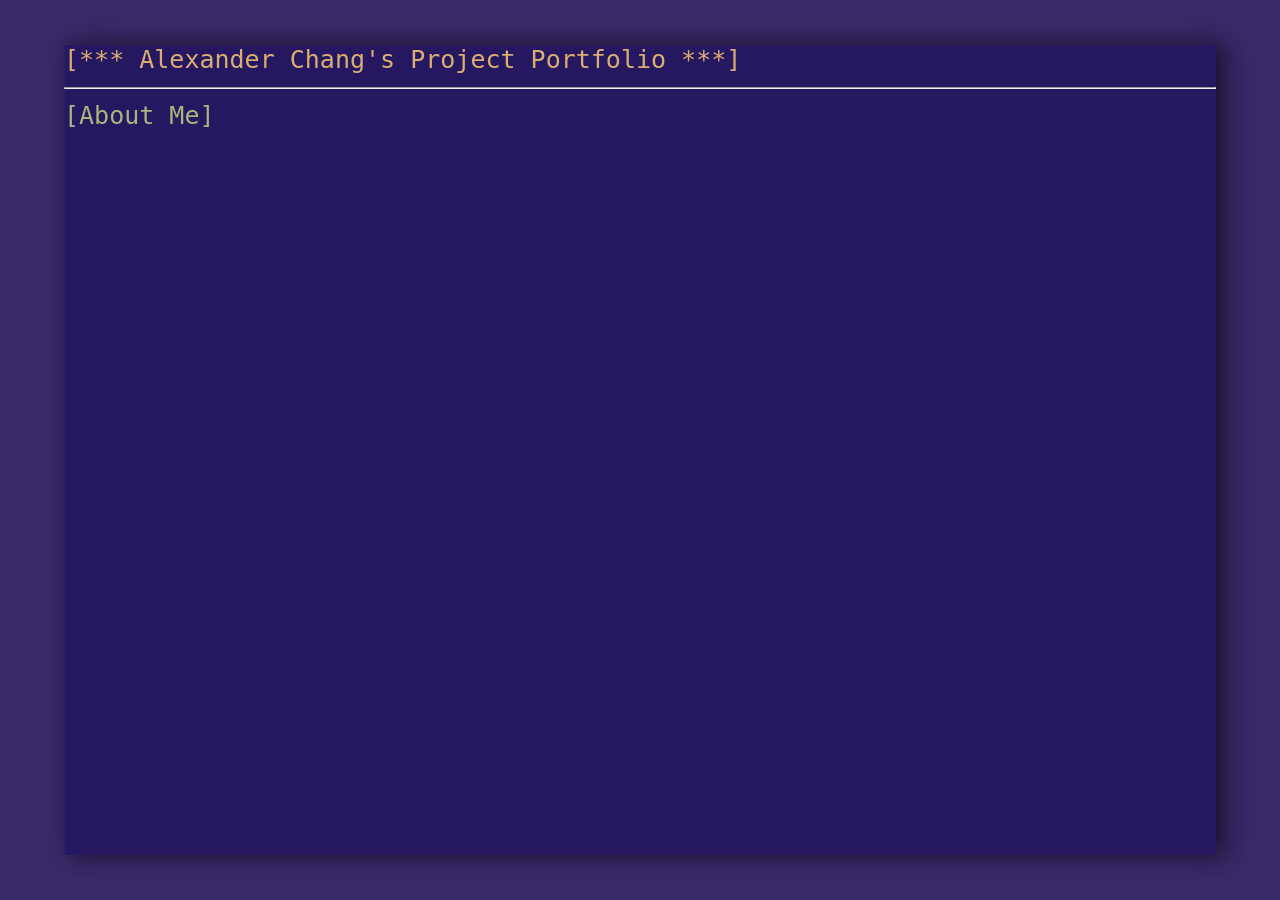
==== index.html @ 82b4e145 "revamp reconstruction" ====
<!DOCTYPE html>
<html lang="en">
  <head>
    <meta charset="UTF-8">
    <meta name="viewport" content="width=device-width, initial-scale=1.0, maximum-scale=1.0, user-scalable=no">
    <title>Alexander Chang - Portfolio</title>
    
    <link rel="stylesheet" href="fonts.css" type="text/css">
    <link rel="stylesheet" href="style.css" type="text/css">
  </head>
  <body>
    <div class="parent">
      <div id="border-box">
        <div class="heading">[*** Alexander Chang's Project Portfolio ***]</div>
        <hr/>
        <div id="load-asset">> loading assets...</div>
        <div class="s-heading">[About Me]</div>
      </div>
    </div>

    <script src="script.js"></script>
  </body>
</html>
---- fonts.css ----
@font-face {
  font-family: "C64";
  src: url("c64.otf");
}

.c64 {
  font-family: "C64";
}
---- style.css ----
body, html {
  margin: 0;
}

body {
  background-color: rgb(58, 42, 105);
  color: white;
  font-family: monospace;
  font-size: 25px;
}

.parent {
  display: grid;
  place-items: center;
  min-height: 100vh;
}

.heading {
  color: rgb(218, 173, 115);
}

.s-heading {
  color: #aab47f;
}

#border-box {
  width: 90%;
  height: 90%;
  background-color: #251860;
  box-shadow: 
    6px 0 18px rgba(0, 0, 0, 0.4), 
    12px 0 32px rgba(0, 0, 0, 0.3),
    1px 0 0 0 rgba(255, 255, 255, 0.02) inset;
}
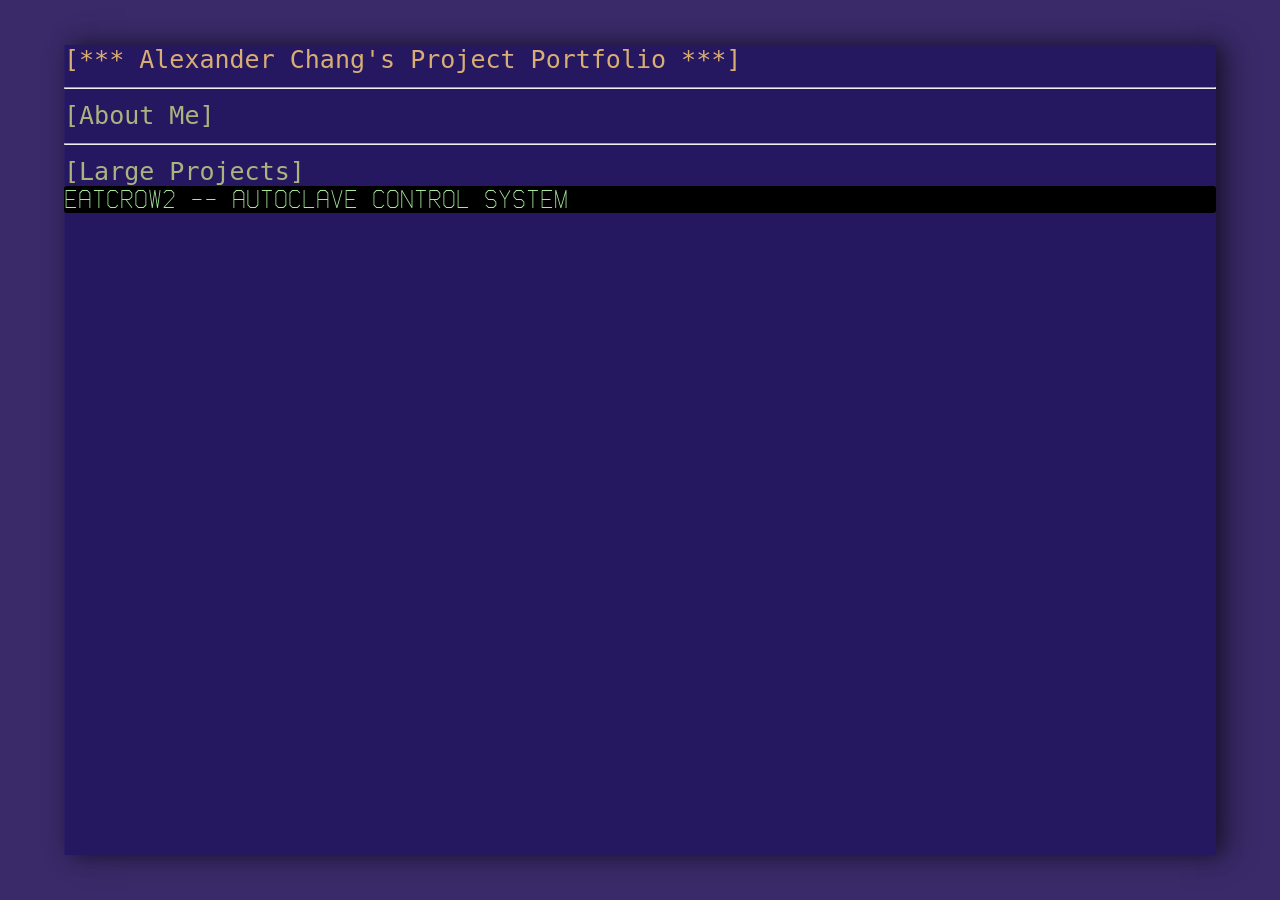
==== commit 07c05d04: "add eatcrow2 button" ====
--- a/index.html
+++ b/index.html
@@ -15,6 +15,9 @@
         <hr/>
         <div id="load-asset">> loading assets...</div>
         <div class="s-heading">[About Me]</div>
+        <hr/>
+        <div class="s-heading">[Large Projects]</div>
+        <div class="eatcrow2-btn">EatCrow2 -- Autoclave Control System</div>
       </div>
     </div>
 
--- a/fonts.css
+++ b/fonts.css
@@ -3,6 +3,15 @@
   src: url("c64.otf");
 }
 
+@font-face {
+  font-family: "Hornet";
+  src: url("hornet.ttf");
+}
+
 .c64 {
   font-family: "C64";
+}
+
+.hornet {
+  font-family: "Hornet";
 }
--- a/style.css
+++ b/style.css
@@ -23,6 +23,13 @@
   color: #aab47f;
 }
 
+.eatcrow2-btn {
+  background-color: black;
+  border-radius: 3px;
+  color: #a4ea9a;
+  font-family: "Hornet";
+}
+
 #border-box {
   width: 90%;
   height: 90%;
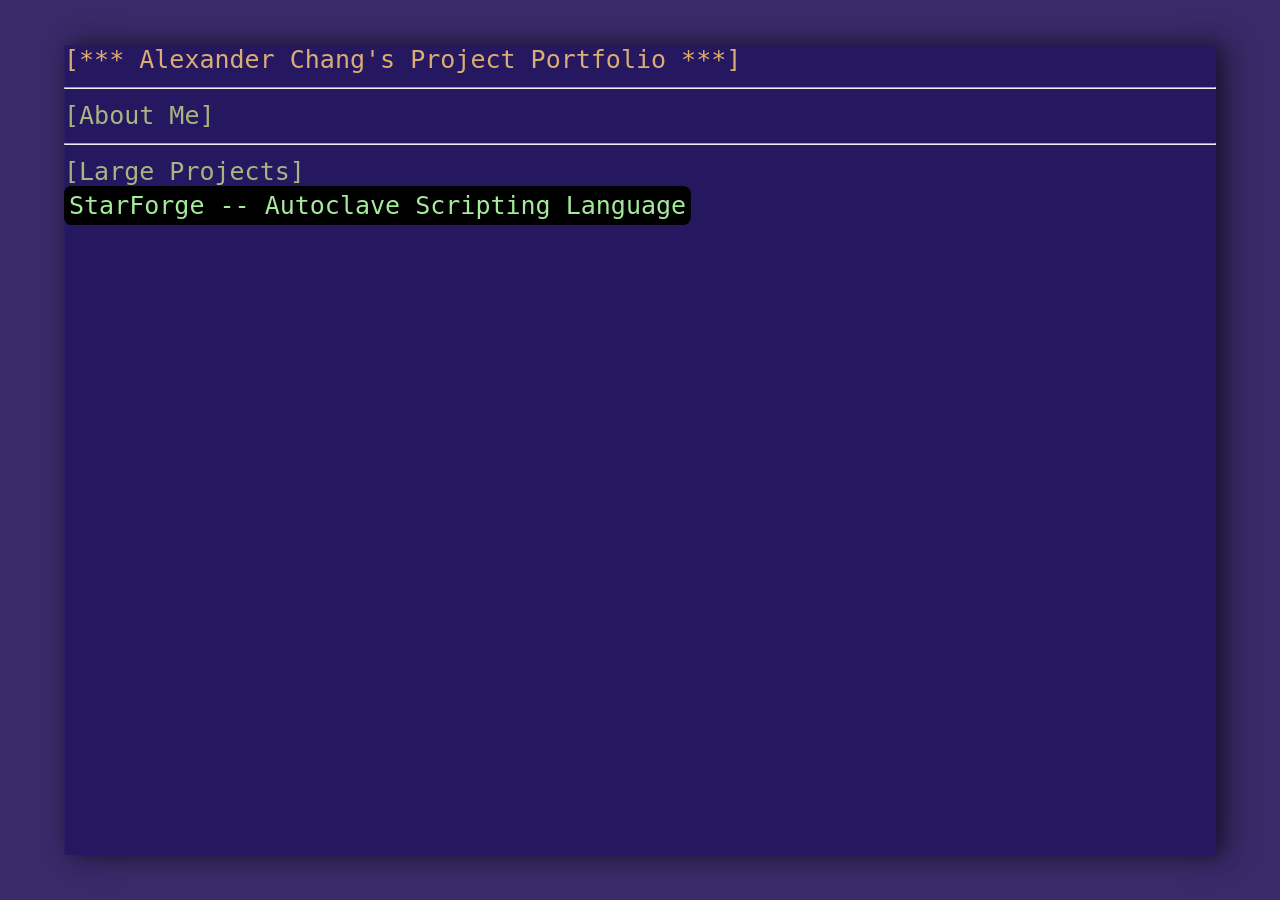
==== commit 80d190f8: "make new button" ====
--- a/index.html
+++ b/index.html
@@ -18,6 +18,7 @@
         <hr/>
         <div class="s-heading">[Large Projects]</div>
         <div class="eatcrow2-btn">EatCrow2 -- Autoclave Control System</div>
+        <div class="eatcrow2-btn">StarForge -- Autoclave Scripting Language</div>
       </div>
     </div>
 
--- a/style.css
+++ b/style.css
@@ -25,9 +25,16 @@
 
 .eatcrow2-btn {
   background-color: black;
-  border-radius: 3px;
+  border-radius: 8px;
   color: #a4ea9a;
-  font-family: "Hornet";
+  position: absolute;
+  padding: 5px;
+  transition: 0.5s background-color ease-in-out;
+}
+
+.eatcrow2-btn:hover {
+  cursor: pointer;
+  background-color: #def3ce;
 }
 
 #border-box {
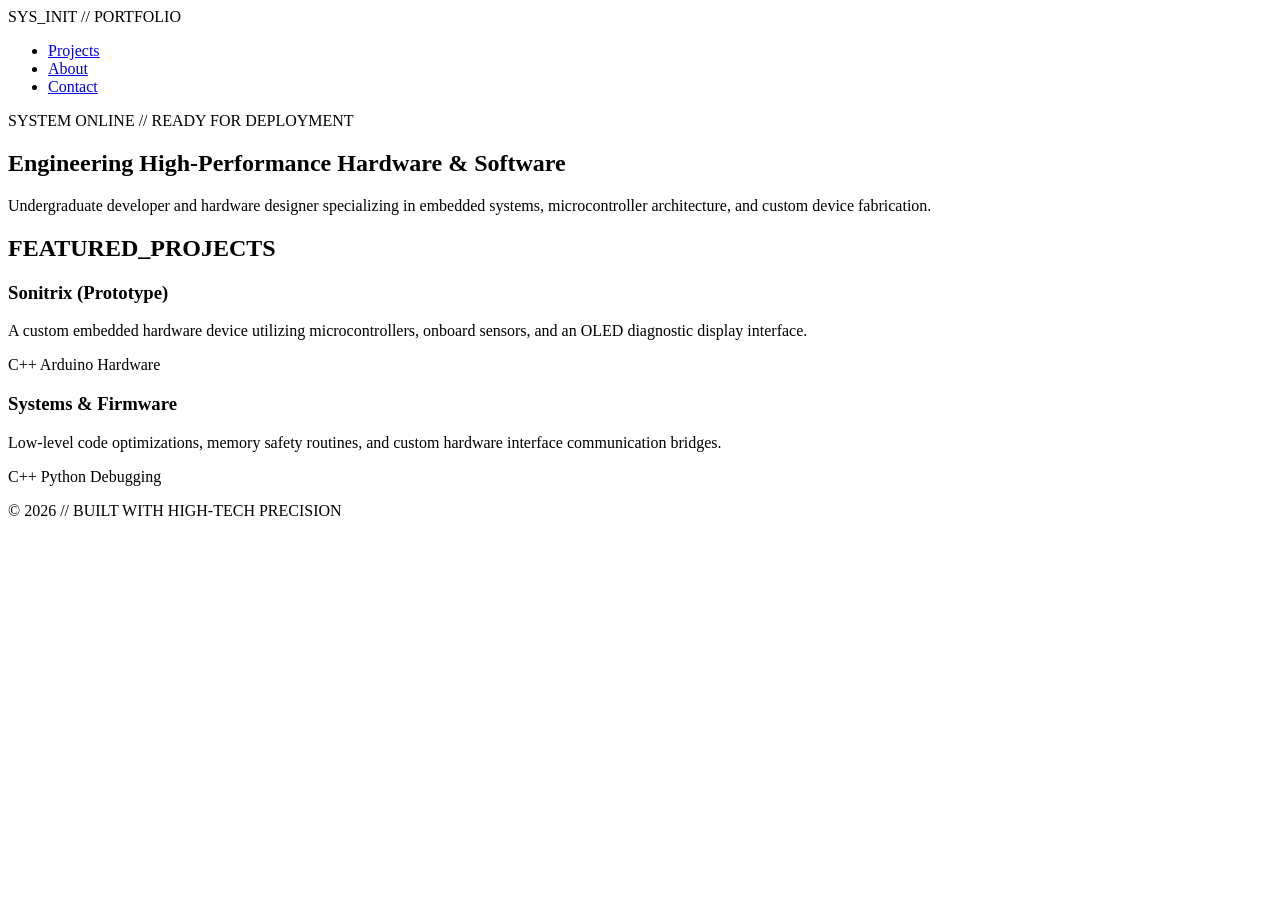
==== commit 92a585a4: "website revamp" ====
--- a/index.html
+++ b/index.html
@@ -1,27 +1,63 @@
 <!DOCTYPE html>
 <html lang="en">
-  <head>
-    <meta charset="UTF-8">
-    <meta name="viewport" content="width=device-width, initial-scale=1.0, maximum-scale=1.0, user-scalable=no">
-    <title>Alexander Chang - Portfolio</title>
-    
-    <link rel="stylesheet" href="fonts.css" type="text/css">
-    <link rel="stylesheet" href="style.css" type="text/css">
-  </head>
-  <body>
-    <div class="parent">
-      <div id="border-box">
-        <div class="heading">[*** Alexander Chang's Project Portfolio ***]</div>
-        <hr/>
-        <div id="load-asset">> loading assets...</div>
-        <div class="s-heading">[About Me]</div>
-        <hr/>
-        <div class="s-heading">[Large Projects]</div>
-        <div class="eatcrow2-btn">EatCrow2 -- Autoclave Control System</div>
-        <div class="eatcrow2-btn">StarForge -- Autoclave Scripting Language</div>
+<head>
+  <meta charset="UTF-8">
+  <meta name="viewport" content="width=device-width, initial-scale=1.0">
+  <title>Engineering Portfolio</title>
+  <link rel="stylesheet" href="me-main/style.css">
+  <link rel="stylesheet" href="me-main/fonts.css">
+</head>
+<body>
+
+  <header>
+    <div class="logo">SYS_INIT // PORTFOLIO</div>
+    <ul class="nav-links">
+      <li><a href="#projects">Projects</a></li>
+      <li><a href="#about">About</a></li>
+      <li><a href="#contact">Contact</a></li>
+    </ul>
+  </header>
+
+  <main>
+    <section class="hero">
+      <div class="status-badge">
+        <span class="status-dot"></span>
+        SYSTEM ONLINE // READY FOR DEPLOYMENT
       </div>
-    </div>
+      <h1>Engineering High-Performance <span>Hardware & Software</span></h1>
+      <p>Undergraduate developer and hardware designer specializing in embedded systems, microcontroller architecture, and custom device fabrication.</p>
+    </section>
 
-    <script src="script.js"></script>
-  </body>
+    <section id="projects">
+      <h2 class="section-title">FEATURED_PROJECTS</h2>
+      <div class="grid">
+        <div class="card">
+          <h3>Sonitrix (Prototype)</h3>
+          <p>A custom embedded hardware device utilizing microcontrollers, onboard sensors, and an OLED diagnostic display interface.</p>
+          <div class="tech-stack">
+            <span class="tech-tag">C++</span>
+            <span class="tech-tag">Arduino</span>
+            <span class="tech-tag">Hardware</span>
+          </div>
+        </div>
+
+        <div class="card">
+          <h3>Systems & Firmware</h3>
+          <p>Low-level code optimizations, memory safety routines, and custom hardware interface communication bridges.</p>
+          <div class="tech-stack">
+            <span class="tech-tag">C++</span>
+            <span class="tech-tag">Python</span>
+            <span class="tech-tag">Debugging</span>
+          </div>
+        </div>
+      </div>
+    </section>
+  </main>
+
+  <footer>
+    <p>&copy; 2026 // BUILT WITH HIGH-TECH PRECISION</p>
+  </footer>
+
+  <script src="me-main/script.js"></script>
+</body>
 </html>
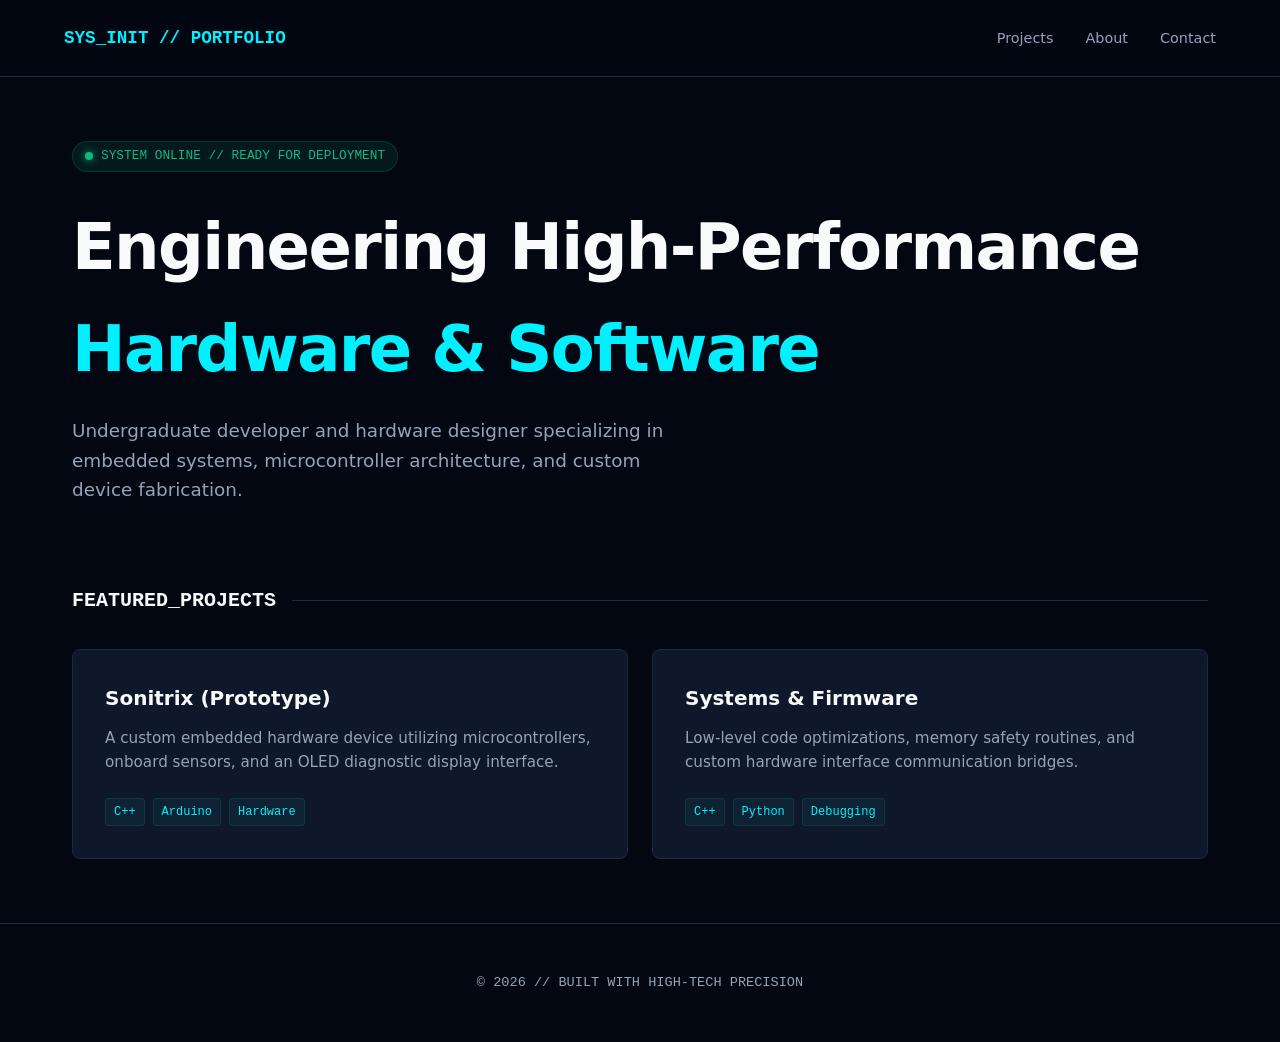
==== commit 513d486d: "url link fix" ====
--- a/index.html
+++ b/index.html
@@ -4,8 +4,8 @@
   <meta charset="UTF-8">
   <meta name="viewport" content="width=device-width, initial-scale=1.0">
   <title>Engineering Portfolio</title>
-  <link rel="stylesheet" href="me-main/style.css">
-  <link rel="stylesheet" href="me-main/fonts.css">
+  <link rel="stylesheet" href="style.css">
+  <link rel="stylesheet" href="fonts.css">
 </head>
 <body>
 
@@ -58,6 +58,6 @@
     <p>&copy; 2026 // BUILT WITH HIGH-TECH PRECISION</p>
   </footer>
 
-  <script src="me-main/script.js"></script>
+  <script src="script.js"></script>
 </body>
 </html>
--- a/style.css
+++ b/style.css
@@ -0,0 +1,186 @@
+:root {
+  --bg-color: #030712;
+  --surface-color: #0f172a;
+  --surface-border: #1e293b;
+  --accent-cyan: #00f0ff;
+  --accent-green: #10b981;
+  --text-main: #f8fafc;
+  --text-muted: #94a3b8;
+  --font-mono: 'Courier New', Courier, monospace;
+}
+
+* {
+  box-sizing: border-box;
+  margin: 0;
+  padding: 0;
+}
+
+body {
+  background-color: var(--bg-color);
+  color: var(--text-main);
+  font-family: system-ui, -apple-system, BlinkMacSystemFont, 'Segoe UI', Roboto, Oxygen, Ubuntu, Cantarell, sans-serif;
+  line-height: 1.6;
+  overflow-x: hidden;
+}
+
+header {
+  display: flex;
+  justify-content: space-between;
+  align-items: center;
+  padding: 1.5rem 5%;
+  border-bottom: 1px solid var(--surface-border);
+  background: rgba(3, 7, 18, 0.8);
+  backdrop-filter: blur(10px);
+  position: sticky;
+  top: 0;
+  z-index: 100;
+}
+
+.logo {
+  font-family: var(--font-mono);
+  font-size: 1.1rem;
+  color: var(--accent-cyan);
+  font-weight: bold;
+}
+
+.nav-links {
+  list-style: none;
+  display: flex;
+  gap: 2rem;
+}
+
+.nav-links a {
+  text-decoration: none;
+  color: var(--text-muted);
+  font-size: 0.9rem;
+  transition: color 0.2s ease;
+}
+
+.nav-links a:hover {
+  color: var(--accent-cyan);
+}
+
+main {
+  max-width: 1200px;
+  margin: 0 auto;
+  padding: 4rem 2rem;
+}
+
+.hero {
+  margin-bottom: 5rem;
+}
+
+.status-badge {
+  display: inline-flex;
+  align-items: center;
+  gap: 0.5rem;
+  font-family: var(--font-mono);
+  font-size: 0.8rem;
+  color: var(--accent-green);
+  background: rgba(16, 185, 129, 0.1);
+  padding: 0.25rem 0.75rem;
+  border-radius: 9999px;
+  border: 1px solid rgba(16, 185, 129, 0.2);
+  margin-bottom: 1.5rem;
+}
+
+.status-dot {
+  width: 8px;
+  height: 8px;
+  background-color: var(--accent-green);
+  border-radius: 50%;
+  box-shadow: 0 0 8px var(--accent-green);
+}
+
+.hero h1 {
+  font-size: clamp(2.5rem, 5vw, 4rem);
+  font-weight: 800;
+  letter-spacing: -0.025em;
+  margin-bottom: 1rem;
+}
+
+.hero h1 span {
+  color: var(--accent-cyan);
+}
+
+.hero p {
+  color: var(--text-muted);
+  font-size: 1.15rem;
+  max-width: 600px;
+  margin-bottom: 2rem;
+}
+
+.section-title {
+  font-family: var(--font-mono);
+  font-size: 1.25rem;
+  color: var(--text-main);
+  margin-bottom: 2rem;
+  display: flex;
+  align-items: center;
+  gap: 1rem;
+}
+
+.section-title::after {
+  content: "";
+  flex: 1;
+  height: 1px;
+  background: var(--surface-border);
+}
+
+.grid {
+  display: grid;
+  grid-template-columns: repeat(auto-fit, minmax(320px, 1fr));
+  gap: 1.5rem;
+}
+
+.card {
+  background-color: var(--surface-color);
+  border: 1px solid var(--surface-border);
+  border-radius: 8px;
+  padding: 2rem;
+  transition: all 0.3s ease;
+  position: relative;
+  overflow: hidden;
+}
+
+.card:hover {
+  border-color: var(--accent-cyan);
+  transform: translateY(-2px);
+  box-shadow: 0 10px 30px -10px rgba(0, 240, 255, 0.1);
+}
+
+.card h3 {
+  font-size: 1.25rem;
+  margin-bottom: 0.75rem;
+}
+
+.card p {
+  color: var(--text-muted);
+  font-size: 0.95rem;
+  margin-bottom: 1.5rem;
+}
+
+.tech-stack {
+  display: flex;
+  flex-wrap: wrap;
+  gap: 0.5rem;
+  font-family: var(--font-mono);
+  font-size: 0.75rem;
+}
+
+.tech-tag {
+  background: rgba(0, 240, 255, 0.05);
+  color: var(--accent-cyan);
+  padding: 0.2rem 0.5rem;
+  border-radius: 4px;
+  border: 1px solid rgba(0, 240, 255, 0.1);
+}
+
+footer {
+  text-align: center;
+  padding: 3rem 0;
+  border-top: 1px solid var(--surface-border);
+  color: var(--text-muted);
+  font-family: var(--font-mono);
+  font-size: 0.85rem;
+}
--- a/fonts.css
+++ b/fonts.css
@@ -0,0 +1,17 @@
+@font-face {
+  font-family: "C64";
+  src: url("c64.otf");
+}
+
+@font-face {
+  font-family: "Hornet";
+  src: url("hornet.ttf");
+}
+
+.c64 {
+  font-family: "C64";
+}
+
+.hornet {
+  font-family: "Hornet";
+}
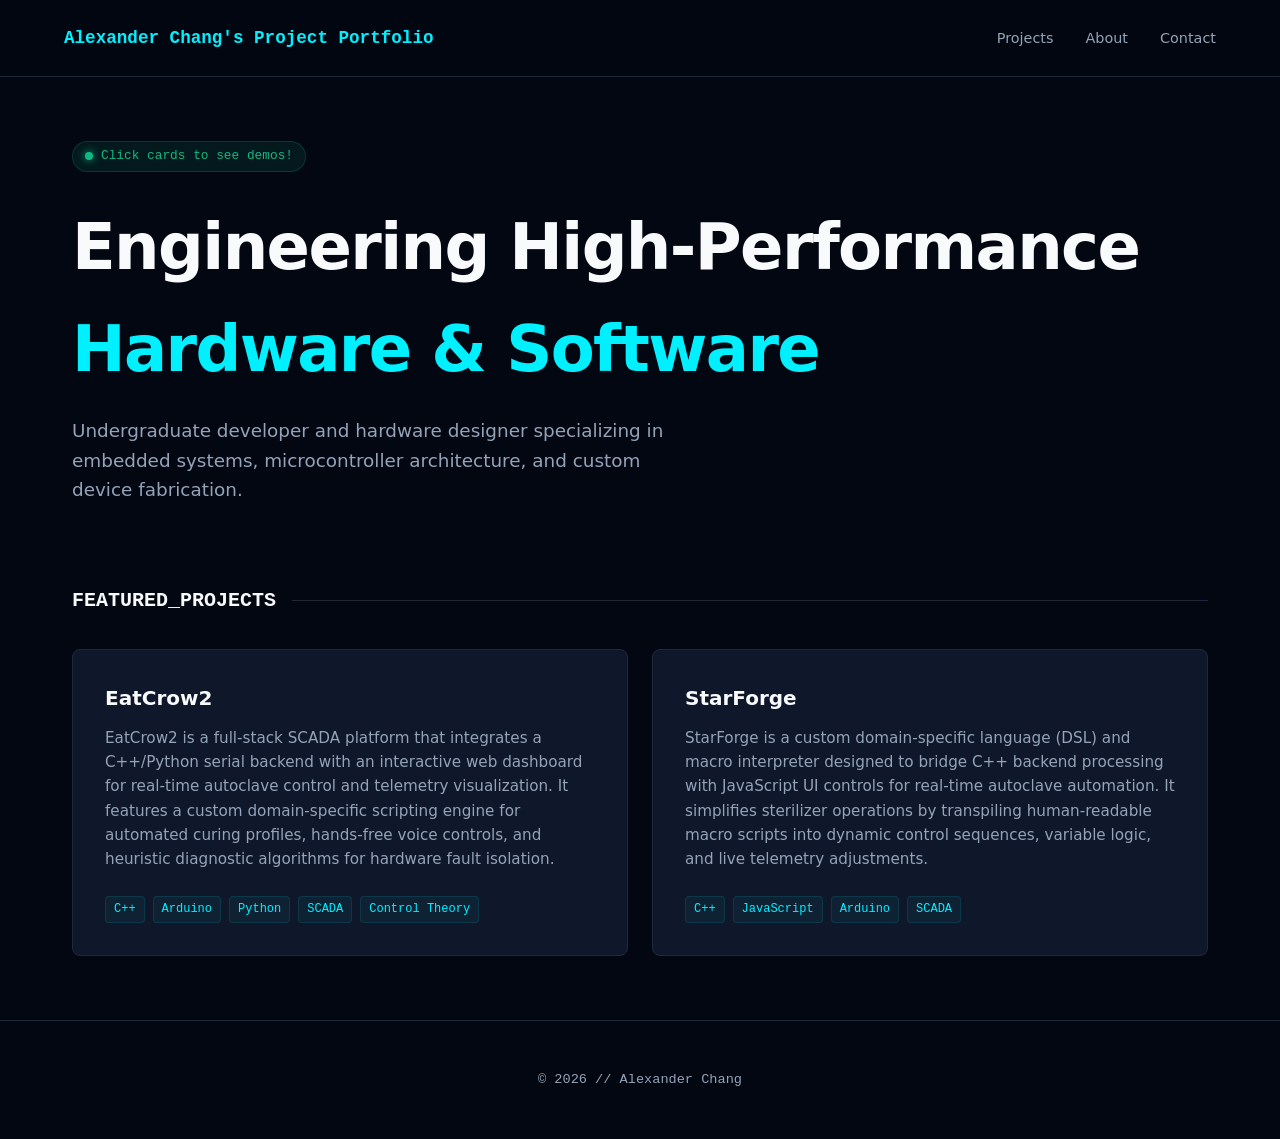
==== commit 2ee13cd8: "add projects" ====
--- a/index.html
+++ b/index.html
@@ -3,14 +3,14 @@
 <head>
   <meta charset="UTF-8">
   <meta name="viewport" content="width=device-width, initial-scale=1.0">
-  <title>Engineering Portfolio</title>
+  <title>Alexander Chang's Engineering Portfolio</title>
   <link rel="stylesheet" href="style.css">
   <link rel="stylesheet" href="fonts.css">
 </head>
 <body>
 
   <header>
-    <div class="logo">SYS_INIT // PORTFOLIO</div>
+    <div class="logo">Alexander Chang's Project Portfolio</div>
     <ul class="nav-links">
       <li><a href="#projects">Projects</a></li>
       <li><a href="#about">About</a></li>
@@ -22,7 +22,7 @@
     <section class="hero">
       <div class="status-badge">
         <span class="status-dot"></span>
-        SYSTEM ONLINE // READY FOR DEPLOYMENT
+        Click cards to see demos!
       </div>
       <h1>Engineering High-Performance <span>Hardware & Software</span></h1>
       <p>Undergraduate developer and hardware designer specializing in embedded systems, microcontroller architecture, and custom device fabrication.</p>
@@ -32,22 +32,25 @@
       <h2 class="section-title">FEATURED_PROJECTS</h2>
       <div class="grid">
         <div class="card">
-          <h3>Sonitrix (Prototype)</h3>
-          <p>A custom embedded hardware device utilizing microcontrollers, onboard sensors, and an OLED diagnostic display interface.</p>
+          <h3>EatCrow2</h3>
+          <p>EatCrow2 is a full-stack SCADA platform that integrates a C++/Python serial backend with an interactive web dashboard for real-time autoclave control and telemetry visualization. It features a custom domain-specific scripting engine for automated curing profiles, hands-free voice controls, and heuristic diagnostic algorithms for hardware fault isolation.</p>
           <div class="tech-stack">
             <span class="tech-tag">C++</span>
             <span class="tech-tag">Arduino</span>
-            <span class="tech-tag">Hardware</span>
+            <span class="tech-tag">Python</span>
+            <span class="tech-tag">SCADA</span>
+            <span class="tech-tag">Control Theory</span>
           </div>
         </div>
 
         <div class="card">
-          <h3>Systems & Firmware</h3>
-          <p>Low-level code optimizations, memory safety routines, and custom hardware interface communication bridges.</p>
+          <h3>StarForge</h3>
+          <p>StarForge is a custom domain-specific language (DSL) and macro interpreter designed to bridge C++ backend processing with JavaScript UI controls for real-time autoclave automation. It simplifies sterilizer operations by transpiling human-readable macro scripts into dynamic control sequences, variable logic, and live telemetry adjustments.</p>
           <div class="tech-stack">
             <span class="tech-tag">C++</span>
-            <span class="tech-tag">Python</span>
-            <span class="tech-tag">Debugging</span>
+            <span class="tech-tag">JavaScript</span>
+            <span class="tech-tag">Arduino</span>
+            <span class="tech-tag">SCADA</span>
           </div>
         </div>
       </div>
@@ -55,7 +58,7 @@
   </main>
 
   <footer>
-    <p>&copy; 2026 // BUILT WITH HIGH-TECH PRECISION</p>
+    <p>&copy; 2026 // Alexander Chang</p>
   </footer>
 
   <script src="script.js"></script>
